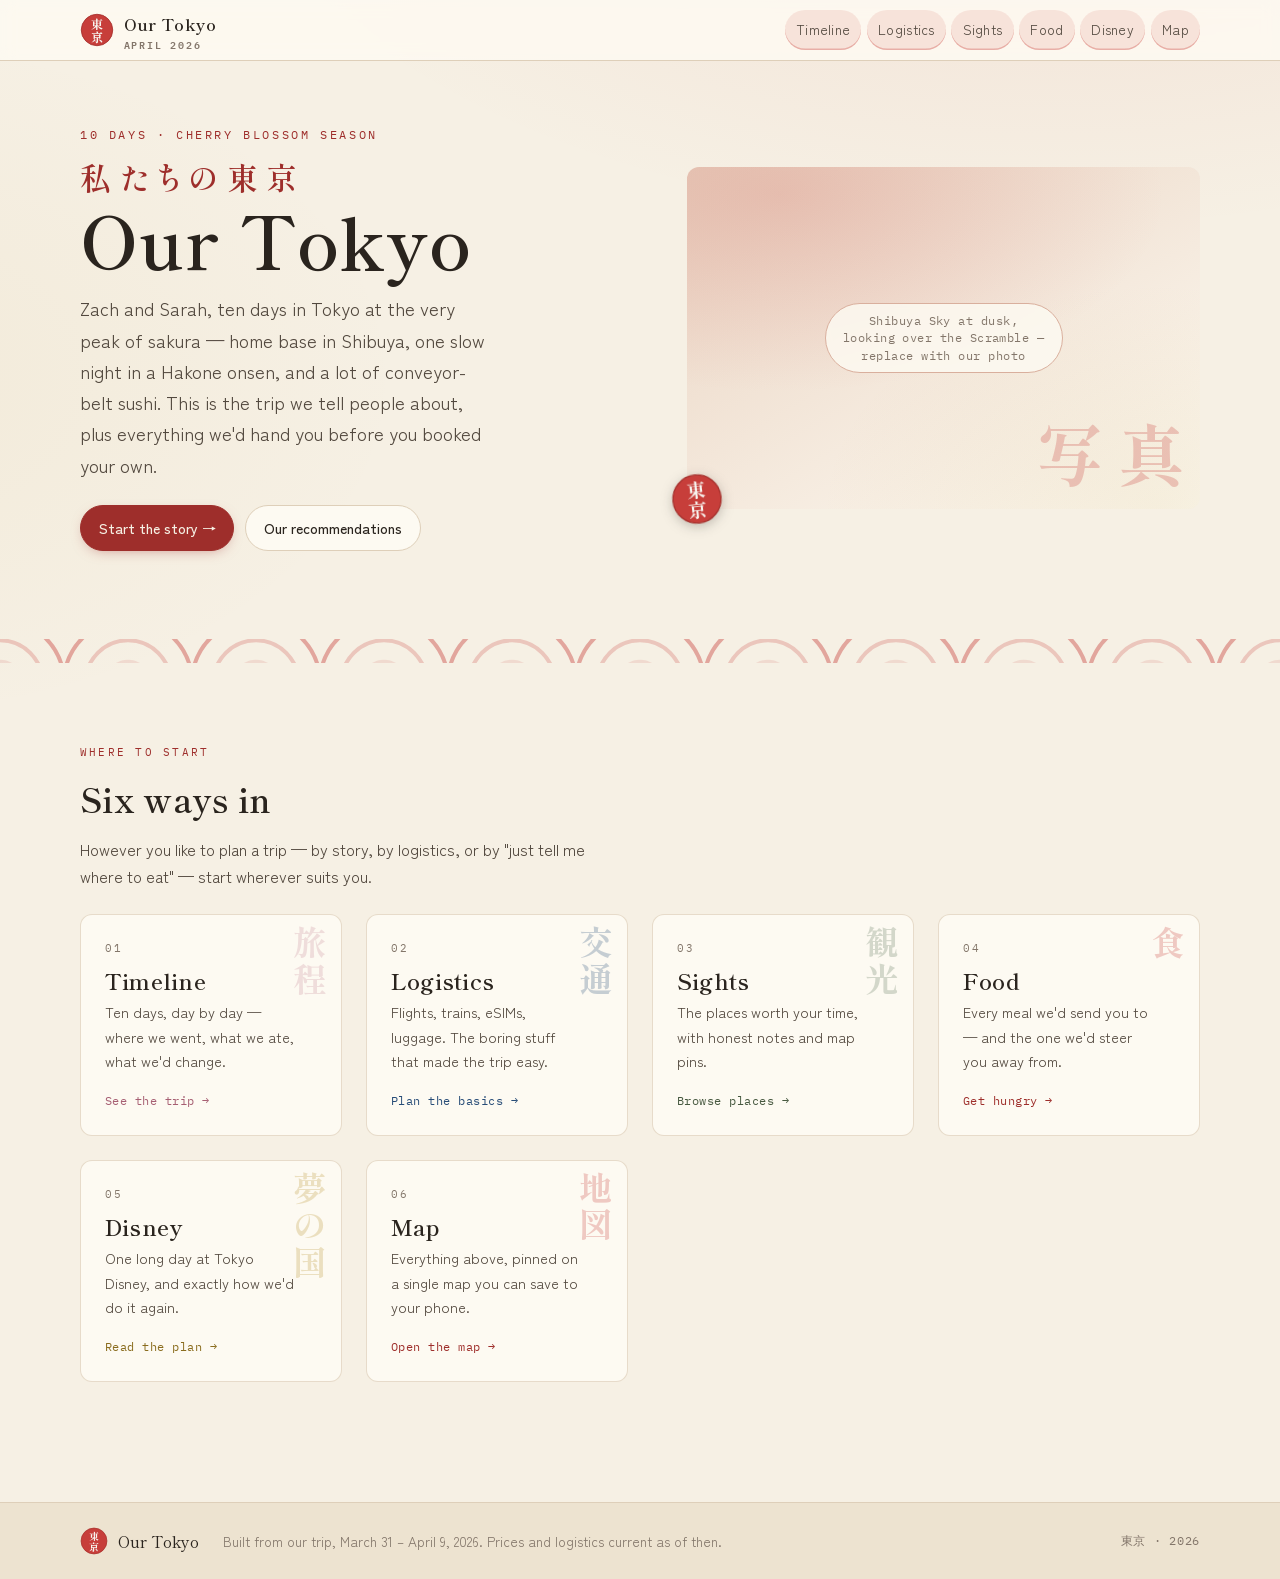
==== index.html @ b7275afd "Initial commit of Our Tokyo static site Co-Authored-By: Claude Sonnet 5 <noreply@anthropic.com>" ====
<!DOCTYPE html>
<html lang="en">
<head>
  <meta charset="utf-8">
  <meta name="viewport" content="width=device-width, initial-scale=1">
  <title>Our Tokyo · April 2026</title>
  <meta name="description" content="Zach and Sarah's ten days in Tokyo during cherry blossom season — a trip story plus honest recommendations for planning your own Japan trip.">
  <meta property="og:type" content="website">
  <meta property="og:title" content="Our Tokyo · April 2026">
  <meta property="og:description" content="Zach and Sarah's ten days in Tokyo during cherry blossom season — a trip story plus honest recommendations for planning your own Japan trip.">
  <meta property="og:url" content="index.html">
  <meta property="og:image" content="img/ui/og.png">
  <meta name="twitter:card" content="summary_large_image">
  <link rel="icon" href="img/ui/favicon.svg" type="image/svg+xml">
  <link rel="preconnect" href="https://fonts.googleapis.com">
  <link rel="preconnect" href="https://fonts.gstatic.com" crossorigin>
  <link rel="stylesheet" href="https://fonts.googleapis.com/css2?family=Shippori+Mincho:wght@500;600;700&family=Zen+Kaku+Gothic+New:wght@400;500;700&family=IBM+Plex+Mono:wght@400;500&display=swap">
  <link rel="stylesheet" href="css/style.css">
</head>
<body class="page-home">
  <a class="skip-link" href="#main">Skip to content</a>
<header class="nav">
  <div class="nav__inner">
    <a class="nav__brand" href="index.html" aria-current="page">
      <span class="hanko"><svg class="hanko-svg" viewBox="0 0 40 40" width="34" height="34" role="img" aria-label="Tokyo — home">
  <circle cx="20" cy="20" r="18.5" fill="#C73E3A"/>
  <circle cx="20" cy="20" r="18.5" fill="none" stroke="#A6302C" stroke-width="1"/>
  <text x="20" y="18.4" text-anchor="middle" fill="#F7F5F0" font-family="var(--font-display)" font-size="14.5" font-weight="700">東</text>
  <text x="20" y="34.2" text-anchor="middle" fill="#F7F5F0" font-family="var(--font-display)" font-size="14.5" font-weight="700">京</text>
</svg></span>
      <span>Our Tokyo<small>April 2026</small></span>
    </a>
    <span class="nav__spacer"></span>
    <button class="nav__toggle" type="button" aria-label="Menu" aria-expanded="false" aria-controls="nav-links">
      <svg viewBox="0 0 24 24" fill="none" stroke-width="2" stroke-linecap="round"><path d="M4 7h16M4 12h16M4 17h16"/></svg>
    </button>
    <nav aria-label="Primary">
      <ul class="nav__links" id="nav-links">
      <li><a href="timeline.html">Timeline</a></li>
      <li><a href="logistics.html">Logistics</a></li>
      <li><a href="sights.html">Sights</a></li>
      <li><a href="food.html">Food</a></li>
      <li><a href="disney.html">Disney</a></li>
      <li><a href="map.html">Map</a></li>
      </ul>
    </nav>
  </div>
</header>
  <main id="main">
  <section class="hero wrap">
    <div class="hero__grid">
      <div class="hero__text reveal">
        <p class="hero__kicker">10 days · cherry blossom season</p>
        <h1><span class="jp">私たちの東京</span>Our Tokyo</h1>
        <p class="hero__lede">Zach and Sarah, ten days in Tokyo at the very peak of sakura — home base in Shibuya, one slow night in a Hakone onsen, and a lot of conveyor-belt sushi. This is the trip we tell people about, plus everything we'd hand you before you booked your own.</p>
        <div class="hero__cta">
          <a class="btn" href="timeline.html">Start the story →</a>
          <a class="btn btn--ghost" href="sights.html">Our recommendations</a>
        </div>
      </div>
      <div class="hero__media reveal">
        <div class="ph ph--3x2"><span class="ph__label">Shibuya Sky at dusk, looking over the Scramble — replace with our photo</span></div>
        <span class="hanko"><svg class="hanko-svg" viewBox="0 0 40 40" width="52" height="52" role="img" aria-label="Tokyo — home">
  <circle cx="20" cy="20" r="18.5" fill="#C73E3A"/>
  <circle cx="20" cy="20" r="18.5" fill="none" stroke="#A6302C" stroke-width="1"/>
  <text x="20" y="18.4" text-anchor="middle" fill="#F7F5F0" font-family="var(--font-display)" font-size="14.5" font-weight="700">東</text>
  <text x="20" y="34.2" text-anchor="middle" fill="#F7F5F0" font-family="var(--font-display)" font-size="14.5" font-weight="700">京</text>
</svg></span>
      </div>
    </div>
  </section>

  <div class="wave" aria-hidden="true">
  <svg viewBox="0 0 480 24" preserveAspectRatio="xMidYMid slice">
    <path class="w1" d="M-24,24 A24,24 0 0 1 24,24 M24,24 A24,24 0 0 1 72,24 M72,24 A24,24 0 0 1 120,24 M120,24 A24,24 0 0 1 168,24 M168,24 A24,24 0 0 1 216,24 M216,24 A24,24 0 0 1 264,24 M264,24 A24,24 0 0 1 312,24 M312,24 A24,24 0 0 1 360,24 M360,24 A24,24 0 0 1 408,24 M408,24 A24,24 0 0 1 456,24 M456,24 A24,24 0 0 1 504,24"/>
    <path class="w2" d="M-16,24 A16,16 0 0 1 16,24 M32,24 A16,16 0 0 1 64,24 M80,24 A16,16 0 0 1 112,24 M128,24 A16,16 0 0 1 160,24 M176,24 A16,16 0 0 1 208,24 M224,24 A16,16 0 0 1 256,24 M272,24 A16,16 0 0 1 304,24 M320,24 A16,16 0 0 1 352,24 M368,24 A16,16 0 0 1 400,24 M416,24 A16,16 0 0 1 448,24 M464,24 A16,16 0 0 1 496,24"/>
    <path class="w3" d="M-8,24 A8,8 0 0 1 8,24 M40,24 A8,8 0 0 1 56,24 M88,24 A8,8 0 0 1 104,24 M136,24 A8,8 0 0 1 152,24 M184,24 A8,8 0 0 1 200,24 M232,24 A8,8 0 0 1 248,24 M280,24 A8,8 0 0 1 296,24 M328,24 A8,8 0 0 1 344,24 M376,24 A8,8 0 0 1 392,24 M424,24 A8,8 0 0 1 440,24 M472,24 A8,8 0 0 1 488,24"/>
  </svg>
</div>

  <section class="wrap section">
    <p class="kicker">Where to start</p>
    <h2>Six ways in</h2>
    <p class="section__intro">However you like to plan a trip — by story, by logistics, or by "just tell me where to eat" — start wherever suits you.</p>
    <div class="navcards" style="margin-top:1.5rem">
      <a class="navcard reveal" href="timeline.html" data-accent="sakura">
  <span class="navcard__jp" aria-hidden="true">旅程</span>
  <span class="navcard__num">01</span>
  <h3>Timeline</h3>
  <p>Ten days, day by day — where we went, what we ate, what we'd change.</p>
  <span class="navcard__go">See the trip →</span>
</a>
<a class="navcard reveal" href="logistics.html" data-accent="ai">
  <span class="navcard__jp" aria-hidden="true">交通</span>
  <span class="navcard__num">02</span>
  <h3>Logistics</h3>
  <p>Flights, trains, eSIMs, luggage. The boring stuff that made the trip easy.</p>
  <span class="navcard__go">Plan the basics →</span>
</a>
<a class="navcard reveal" href="sights.html" data-accent="matcha">
  <span class="navcard__jp" aria-hidden="true">観光</span>
  <span class="navcard__num">03</span>
  <h3>Sights</h3>
  <p>The places worth your time, with honest notes and map pins.</p>
  <span class="navcard__go">Browse places →</span>
</a>
<a class="navcard reveal" href="food.html" data-accent="shu">
  <span class="navcard__jp" aria-hidden="true">食</span>
  <span class="navcard__num">04</span>
  <h3>Food</h3>
  <p>Every meal we'd send you to — and the one we'd steer you away from.</p>
  <span class="navcard__go">Get hungry →</span>
</a>
<a class="navcard reveal" href="disney.html" data-accent="kin">
  <span class="navcard__jp" aria-hidden="true">夢の国</span>
  <span class="navcard__num">05</span>
  <h3>Disney</h3>
  <p>One long day at Tokyo Disney, and exactly how we'd do it again.</p>
  <span class="navcard__go">Read the plan →</span>
</a>
<a class="navcard reveal" href="map.html" data-accent="shu">
  <span class="navcard__jp" aria-hidden="true">地図</span>
  <span class="navcard__num">06</span>
  <h3>Map</h3>
  <p>Everything above, pinned on a single map you can save to your phone.</p>
  <span class="navcard__go">Open the map →</span>
</a>
    </div>
  </section>
  </main>
<footer class="foot">
  <div class="wrap foot__inner">
    <span class="foot__brand"><span class="hanko"><svg class="hanko-svg" viewBox="0 0 40 40" width="28" height="28" role="img" aria-label="Tokyo — home">
  <circle cx="20" cy="20" r="18.5" fill="#C73E3A"/>
  <circle cx="20" cy="20" r="18.5" fill="none" stroke="#A6302C" stroke-width="1"/>
  <text x="20" y="18.4" text-anchor="middle" fill="#F7F5F0" font-family="var(--font-display)" font-size="14.5" font-weight="700">東</text>
  <text x="20" y="34.2" text-anchor="middle" fill="#F7F5F0" font-family="var(--font-display)" font-size="14.5" font-weight="700">京</text>
</svg></span> Our Tokyo</span>
    <p class="foot__note">Built from our trip, March&nbsp;31&nbsp;&ndash;&nbsp;April&nbsp;9, 2026. Prices and logistics current as of then.</p>
    <span class="foot__stamp">東京 · 2026</span>
  </div>
</footer>
  <script src="js/main.js"></script>
</body>
</html>
---- css/style.css ----
/* =========================================================================
   Our Tokyo — April 2026
   One stylesheet, one JS file. Each page sets a single --accent at <body>.
   Everything else is shared for cohesion.
   ========================================================================= */

/* ---- Fonts -------------------------------------------------------------- */
/* Display: Shippori Mincho · Body: Zen Kaku Gothic New · Data: IBM Plex Mono */

/* ---- Tokens ------------------------------------------------------------- */
:root {
  --ink:        #2A241E;
  --ink-soft:   #52483E;
  --ink-mute:   #83766A;
  --washi:      #F6F0E4;   /* warm cream */
  --washi-deep: #EDE3D0;   /* deeper cream */
  --paper:      #FDFAF2;   /* warm near-white for cards */
  --line:       #DECFB9;   /* warm tan */

  --shu:    #C73E3A;   /* vermillion — hanko, primary */
  --ai:     #274C77;   /* indigo — logistics */
  --sakura: #C98A9C;   /* muted blossom — timeline */
  --matcha: #5C7457;   /* moss — sights */
  --kin:    #B8912F;   /* muted gold — disney */

  /* Default accent; per-page overrides below */
  --accent: var(--shu);
  /* A darker sibling of the accent for small text that needs AA contrast.
     Overridden per page alongside --accent. */
  --accent-ink: #9E2E2B;

  --font-display: "Shippori Mincho", "Hiragino Mincho ProN", "Yu Mincho", serif;
  --font-body: "Zen Kaku Gothic New", "Hiragino Sans", "Helvetica Neue", Arial, sans-serif;
  --font-mono: "IBM Plex Mono", ui-monospace, "SFMono-Regular", Menlo, monospace;

  --measure: 68ch;
  --nav-h: 60px;

  --space-1: 0.5rem;
  --space-2: 1rem;
  --space-3: 1.5rem;
  --space-4: 2.5rem;
  --space-5: 4rem;
  --space-6: 6rem;

  --radius: 12px;
  --radius-sm: 7px;
  --shadow: 0 1px 2px rgba(96, 72, 42, 0.06),
            0 10px 28px -14px rgba(96, 72, 42, 0.22);
  --shadow-lift: 0 2px 4px rgba(96, 72, 42, 0.07),
                 0 20px 44px -18px rgba(96, 72, 42, 0.32);
}

body.page-home     { --accent: var(--shu);    --accent-ink: #9E2E2B; }
body.page-timeline { --accent: var(--sakura); --accent-ink: #A65E72; }
body.page-logistics{ --accent: var(--ai);     --accent-ink: #274C77; }
body.page-sights   { --accent: var(--matcha); --accent-ink: #46583F; }
body.page-food     { --accent: var(--shu);    --accent-ink: #9E2E2B; }
body.page-disney   { --accent: var(--kin);    --accent-ink: #8A6C1E; }
body.page-map      { --accent: var(--shu);    --accent-ink: #9E2E2B; }

/* ---- Reset / base ------------------------------------------------------- */
*, *::before, *::after { box-sizing: border-box; }
html { -webkit-text-size-adjust: 100%; scroll-behavior: smooth; }
@media (prefers-reduced-motion: reduce) { html { scroll-behavior: auto; } }

body {
  margin: 0;
  background: var(--washi);
  color: var(--ink);
  font-family: var(--font-body);
  font-size: 1rem;
  line-height: 1.7;
  font-feature-settings: "palt" 1;
  text-rendering: optimizeLegibility;
  -webkit-font-smoothing: antialiased;
}

h1, h2, h3, h4 {
  font-family: var(--font-display);
  font-weight: 600;
  line-height: 1.25;
  letter-spacing: 0.01em;
  margin: 0 0 var(--space-2);
}
p { margin: 0 0 var(--space-2); }
a { color: var(--accent-ink); text-decoration-thickness: 1px; text-underline-offset: 3px; }
a:hover { text-decoration-color: var(--accent); }

img { max-width: 100%; display: block; }

:focus-visible {
  outline: 2px solid var(--accent);
  outline-offset: 3px;
  border-radius: 2px;
}

.mono { font-family: var(--font-mono); font-variant-ligatures: none; }

.wrap { width: min(100% - 2.5rem, 1120px); margin-inline: auto; }
.wrap-narrow { width: min(100% - 2.5rem, 760px); margin-inline: auto; }

.skip-link {
  position: absolute; left: -999px; top: 0; z-index: 200;
  background: var(--ink); color: var(--washi);
  padding: 0.6rem 1rem; border-radius: 0 0 var(--radius) 0;
}
.skip-link:focus { left: 0; }

/* ---- Hanko mark --------------------------------------------------------- */
.hanko { display: inline-block; line-height: 0; }
.hanko svg { display: block; }

/* ---- Navigation --------------------------------------------------------- */
.nav {
  position: sticky; top: 0; z-index: 100;
  background: color-mix(in srgb, var(--washi) 88%, transparent);
  backdrop-filter: saturate(1.4) blur(8px);
  -webkit-backdrop-filter: saturate(1.4) blur(8px);
  border-bottom: 1px solid var(--line);
}
.nav__inner {
  width: min(100% - 2.5rem, 1120px); margin-inline: auto;
  min-height: var(--nav-h);
  display: flex; align-items: center; gap: var(--space-2);
}
.nav__brand {
  display: inline-flex; align-items: center; gap: 0.6rem;
  text-decoration: none; color: var(--ink);
  font-family: var(--font-display); font-weight: 600; font-size: 1.05rem;
  letter-spacing: 0.02em; white-space: nowrap;
}
.nav__brand:hover { text-decoration: none; }
.nav__brand small {
  font-family: var(--font-mono); font-size: 0.62rem; letter-spacing: 0.18em;
  text-transform: uppercase; color: var(--ink-mute); display: block; line-height: 1;
  margin-top: 2px;
}
.nav__spacer { flex: 1; }
.nav__links { display: flex; align-items: center; gap: 0.35rem; list-style: none; margin: 0; padding: 0; }
.nav__links a {
  display: inline-block; text-decoration: none; color: var(--ink-soft);
  font-size: 0.86rem; letter-spacing: 0.02em; padding: 0.5rem 0.7rem;
  border-radius: var(--radius); position: relative;
}
.nav__links a:hover { color: var(--ink); background: var(--washi-deep); }
.nav__links a[aria-current="page"] { color: var(--ink); }
.nav__links a[aria-current="page"]::after {
  content: ""; position: absolute; left: 0.7rem; right: 0.7rem; bottom: 0.28rem;
  height: 2px; background: var(--accent); border-radius: 2px;
}
.nav__toggle {
  display: none; border: 1px solid var(--line); background: var(--washi);
  width: 42px; height: 38px; border-radius: var(--radius); cursor: pointer;
  align-items: center; justify-content: center;
}
.nav__toggle svg { width: 20px; height: 20px; stroke: var(--ink); }

@media (max-width: 720px) {
  .nav__toggle { display: inline-flex; }
  .nav__links {
    position: absolute; left: 0; right: 0; top: 100%;
    flex-direction: column; align-items: stretch; gap: 0;
    background: var(--washi); border-bottom: 1px solid var(--line);
    box-shadow: var(--shadow); padding: 0.4rem 1.25rem 0.9rem;
    display: none;
  }
  .nav__links.is-open { display: flex; }
  .nav__links a { padding: 0.75rem 0.5rem; font-size: 0.98rem; border-bottom: 1px solid var(--line); }
  .nav__links li:last-child a { border-bottom: 0; }
  .nav__links a[aria-current="page"]::after { left: 0.5rem; right: auto; width: 18px; bottom: 0.55rem; }
}

/* ---- Page header (vertical kanji + English title) ---------------------- */
.phead { padding: var(--space-5) 0 var(--space-3); }
.phead__inner { display: flex; align-items: flex-start; gap: var(--space-3); }
.phead__kanji {
  writing-mode: vertical-rl; text-orientation: upright;
  font-family: var(--font-display); font-weight: 600;
  font-size: clamp(1.5rem, 1rem + 2.2vw, 2.4rem);
  letter-spacing: 0.14em; color: var(--accent);
  line-height: 1; user-select: none; flex: none; padding-top: 0.35rem;
}
.phead__text { flex: 1; min-width: 0; }
.eyebrow {
  font-family: var(--font-mono); font-size: 0.7rem; letter-spacing: 0.22em;
  text-transform: uppercase; color: var(--ink-mute); margin: 0 0 0.5rem;
}
.phead h1 { font-size: clamp(2rem, 1.4rem + 3vw, 3.2rem); margin-bottom: 0.6rem; }
.phead__lede { max-width: var(--measure); color: var(--ink-soft); font-size: 1.08rem; margin: 0; }

/* ---- Seigaiha wave divider ---------------------------------------------
   Self-contained inline SVG per divider; inherits --accent, no shared IDs.
   Use: <div class="wave" aria-hidden="true"> ...svg... </div>            */
.wave { margin: var(--space-5) 0; line-height: 0; }
.wave svg { display: block; width: 100%; height: 24px; color: var(--accent); }
.wave svg path { fill: none; stroke: currentColor; stroke-width: 1.5; opacity: 0.42; }
.wave svg path.w2 { opacity: 0.24; }
.wave svg path.w3 { opacity: 0.12; }

/* ---- Buttons / pills ---------------------------------------------------- */
.btn {
  display: inline-flex; align-items: center; gap: 0.5rem;
  font-family: var(--font-body); font-size: 0.9rem; font-weight: 500;
  text-decoration: none; cursor: pointer;
  padding: 0.6rem 1.1rem; border-radius: 999px;
  border: 1px solid var(--ink); color: var(--washi); background: var(--ink);
  transition: transform 0.15s ease, background 0.15s ease;
}
.btn:hover { text-decoration: none; transform: translateY(-1px); }
.btn--ghost { background: transparent; color: var(--ink); border-color: var(--line); }
.btn--ghost:hover { border-color: var(--ink); background: var(--washi-deep); }

/* Link pills used in card link rows */
.pill-row { display: flex; flex-wrap: wrap; gap: 0.4rem; margin-top: auto; padding-top: var(--space-2); }
.pill {
  display: inline-flex; align-items: center; gap: 0.38rem;
  font-size: 0.78rem; letter-spacing: 0.01em; text-decoration: none;
  color: var(--ink-soft); background: var(--washi);
  border: 1px solid var(--line); border-radius: 999px;
  padding: 0.32rem 0.66rem; line-height: 1;
}
.pill svg { width: 13px; height: 13px; flex: none; }
.pill:hover { border-color: var(--accent); color: var(--ink); background: var(--washi-deep); }
.pill--map:hover  { color: var(--accent-ink); }

/* ---- Placeholder photo blocks (no photos in hand yet) ------------------- */
.ph {
  position: relative; width: 100%;
  background:
    repeating-linear-gradient(-45deg,
      transparent 0 11px,
      color-mix(in srgb, var(--accent) 8%, transparent) 11px 12px),
    var(--washi-deep);
  border: 1px dashed color-mix(in srgb, var(--accent) 45%, var(--line));
  border-radius: var(--radius);
  display: grid; place-items: center; text-align: center;
  color: var(--ink-mute); overflow: hidden;
}
.ph::before {
  content: "写真"; position: absolute; top: 8px; left: 10px;
  font-family: var(--font-display); font-size: 0.8rem; color: color-mix(in srgb, var(--accent) 65%, var(--ink-mute));
  letter-spacing: 0.1em;
}
.ph__label {
  font-family: var(--font-mono); font-size: 0.72rem; letter-spacing: 0.04em;
  line-height: 1.5; padding: 1.2rem 1rem; max-width: 30ch;
}
.ph--16x9 { aspect-ratio: 16 / 9; }
.ph--4x3  { aspect-ratio: 4 / 3; }
.ph--3x2  { aspect-ratio: 3 / 2; }
.ph--1x1  { aspect-ratio: 1 / 1; }
.ph--wide { aspect-ratio: 21 / 9; }

/* ---- Recommendation card ----------------------------------------------- */
.cards {
  display: grid; gap: var(--space-3);
  grid-template-columns: repeat(auto-fill, minmax(280px, 1fr));
}
.card {
  display: flex; flex-direction: column;
  background: var(--washi-deep);
  border: 1px solid var(--line); border-radius: var(--radius);
  overflow: hidden; box-shadow: var(--shadow);
  transition: transform 0.2s ease, box-shadow 0.2s ease;
}
.card:hover { transform: translateY(-3px); box-shadow: var(--shadow-lift); }
.card__media { position: relative; }
.card__media .ph { border: 0; border-radius: 0; border-bottom: 1px solid var(--line); }
.card__badge {
  position: absolute; top: 10px; right: 10px; z-index: 2;
  filter: drop-shadow(0 2px 3px rgba(31,27,24,0.25));
}
.card__body { display: flex; flex-direction: column; flex: 1; padding: var(--space-2) var(--space-2) var(--space-2); }
.card__tag {
  font-family: var(--font-mono); font-size: 0.66rem; letter-spacing: 0.16em;
  text-transform: uppercase; color: var(--accent-ink); margin-bottom: 0.3rem;
}
.card__title { font-size: 1.2rem; margin: 0 0 0.4rem; display: flex; align-items: baseline; gap: 0.4rem; flex-wrap: wrap; }
.card__title .star { color: var(--shu); font-size: 0.9em; }
.card__blurb { color: var(--ink-soft); font-size: 0.92rem; margin: 0 0 0.4rem; }
.card__verdict {
  margin-top: 0.5rem; padding-top: 0.6rem; border-top: 1px dashed var(--line);
  font-size: 0.82rem; color: var(--ink-mute); font-style: italic;
}
.card--muted { opacity: 0.92; }
.card--muted .card__media .ph { filter: grayscale(0.6); }
.card--wide { grid-column: 1 / -1; }
.card--wide .card__inner { display: grid; grid-template-columns: 1.1fr 1fr; }
.card--wide .card__media .ph { border-bottom: 0; border-right: 1px solid var(--line); height: 100%; }
@media (max-width: 640px) {
  .card--wide .card__inner { grid-template-columns: 1fr; }
  .card--wide .card__media .ph { border-right: 0; border-bottom: 1px solid var(--line); }
}

/* ---- Filter chips ------------------------------------------------------- */
.filters { display: flex; flex-wrap: wrap; gap: 0.5rem; margin: 0 0 var(--space-3); }
.chip {
  font-family: var(--font-body); font-size: 0.82rem; letter-spacing: 0.02em;
  cursor: pointer; padding: 0.4rem 0.85rem; border-radius: 999px;
  border: 1px solid var(--line); background: var(--washi); color: var(--ink-soft);
  transition: background 0.15s ease, color 0.15s ease, border-color 0.15s ease;
}
.chip:hover { border-color: var(--accent); }
.chip[aria-pressed="true"] { background: var(--accent); border-color: var(--accent); color: var(--washi); }
.filters-note { font-size: 0.8rem; color: var(--ink-mute); margin: -0.5rem 0 var(--space-3); }
.card.is-hidden { display: none; }

/* ---- Tip callout -------------------------------------------------------- */
.tip {
  position: relative; margin: var(--space-3) 0;
  background: color-mix(in srgb, var(--accent) 6%, var(--washi));
  border: 1px solid color-mix(in srgb, var(--accent) 30%, var(--line));
  border-left: 3px solid var(--accent);
  border-radius: var(--radius); padding: var(--space-2) var(--space-3);
}
.tip__label {
  display: inline-flex; align-items: baseline; gap: 0.5rem;
  font-family: var(--font-display); font-weight: 600; color: var(--accent-ink);
  font-size: 0.95rem; margin-bottom: 0.35rem;
}
.tip__label span { font-family: var(--font-mono); font-size: 0.66rem; letter-spacing: 0.16em; text-transform: uppercase; color: var(--ink-mute); }
.tip p:last-child { margin-bottom: 0; }

/* ---- Data list (logistics rows) ---------------------------------------- */
.data-row {
  display: flex; flex-wrap: wrap; gap: 0.4rem 0.75rem; align-items: baseline;
  font-family: var(--font-mono); font-size: 0.85rem;
  padding: 0.55rem 0; border-bottom: 1px solid var(--line);
}
.data-row:last-child { border-bottom: 0; }
.data-row .k { color: var(--ink-mute); min-width: 6.5rem; }
.data-row .v { color: var(--ink); }

/* ---- Section scaffolding ------------------------------------------------ */
.section { padding: var(--space-2) 0 var(--space-3); }
.section > h2 { font-size: clamp(1.5rem, 1.1rem + 1.6vw, 2.1rem); }
.section__intro { max-width: var(--measure); color: var(--ink-soft); }
.lead { font-size: 1.12rem; color: var(--ink-soft); max-width: var(--measure); }
.kicker { font-family: var(--font-mono); font-size: 0.7rem; letter-spacing: 0.2em; text-transform: uppercase; color: var(--accent-ink); }

/* ---- Embeds ------------------------------------------------------------- */
.embed { position: relative; aspect-ratio: 16 / 9; border-radius: var(--radius); overflow: hidden; border: 1px solid var(--line); box-shadow: var(--shadow); }
.embed iframe { position: absolute; inset: 0; width: 100%; height: 100%; border: 0; }
.embed--map { aspect-ratio: 4 / 3; }
.embed-cap { font-size: 0.8rem; color: var(--ink-mute); margin-top: 0.5rem; }

/* ---- Scroll-reveal ------------------------------------------------------ */
.reveal { opacity: 0; transform: translateY(14px); }
.reveal.is-in { opacity: 1; transform: none; transition: opacity 0.4s ease, transform 0.4s ease; }
@media (prefers-reduced-motion: reduce) {
  .reveal { opacity: 1; transform: none; }
  .reveal.is-in { transition: none; }
  .card:hover { transform: none; }
}

/* ---- Footer ------------------------------------------------------------- */
.foot {
  margin-top: var(--space-6); border-top: 1px solid var(--line);
  background: var(--washi-deep);
}
.foot__inner { display: flex; flex-wrap: wrap; align-items: center; gap: var(--space-2) var(--space-3); padding: var(--space-3) 0; }
.foot__brand { display: inline-flex; align-items: center; gap: 0.6rem; font-family: var(--font-display); }
.foot__note { color: var(--ink-mute); font-size: 0.85rem; margin: 0; }
.foot__stamp { margin-left: auto; font-family: var(--font-mono); font-size: 0.72rem; letter-spacing: 0.06em; color: var(--ink-mute); }

/* =========================================================================
   Page-specific components (still one shared sheet)
   ========================================================================= */

/* ---- Home hero ---------------------------------------------------------- */
.hero { padding: var(--space-5) 0 var(--space-3); }
.hero__grid { display: grid; grid-template-columns: 1.05fr 0.95fr; gap: var(--space-4); align-items: center; }
.hero__kicker { font-family: var(--font-mono); font-size: 0.74rem; letter-spacing: 0.22em; text-transform: uppercase; color: var(--accent-ink); margin: 0 0 var(--space-2); }
.hero h1 { font-size: clamp(2.6rem, 1.6rem + 5vw, 4.6rem); line-height: 1.05; margin: 0 0 var(--space-2); }
.hero h1 .jp { display: block; font-size: 0.42em; color: var(--accent-ink); letter-spacing: 0.28em; margin-bottom: 0.4rem; font-weight: 600; }
.hero__lede { font-size: 1.15rem; color: var(--ink-soft); max-width: 46ch; margin: 0 0 var(--space-3); }
.hero__cta { display: flex; flex-wrap: wrap; gap: 0.7rem; }
.hero__media { position: relative; }
.hero__media .hanko { position: absolute; bottom: -14px; left: -14px; z-index: 2; filter: drop-shadow(0 3px 6px rgba(31,27,24,0.25)); }
@media (max-width: 780px) {
  .hero__grid { grid-template-columns: 1fr; gap: var(--space-3); }
  .hero__media { order: -1; }
}

/* Section cards on Home */
.navcards { display: grid; gap: var(--space-3); grid-template-columns: repeat(auto-fill, minmax(240px, 1fr)); }
.navcard {
  display: flex; flex-direction: column; text-decoration: none; color: var(--ink);
  background: var(--washi-deep); border: 1px solid var(--line); border-radius: var(--radius);
  padding: var(--space-3); min-height: 168px; position: relative; overflow: hidden;
  transition: transform 0.2s ease, box-shadow 0.2s ease, border-color 0.2s ease;
}
.navcard:hover { transform: translateY(-3px); box-shadow: var(--shadow-lift); border-color: var(--accent); text-decoration: none; }
.navcard__jp {
  position: absolute; top: 0.6rem; right: 0.9rem;
  writing-mode: vertical-rl; text-orientation: upright;
  font-family: var(--font-display); font-weight: 700; font-size: 2.1rem;
  letter-spacing: 0.1em; line-height: 1;
}
.navcard__num { font-family: var(--font-mono); font-size: 0.7rem; letter-spacing: 0.14em; color: var(--ink-mute); }
.navcard h3 { font-size: 1.4rem; margin: 0.5rem 0 0.4rem; }
.navcard p { font-size: 0.9rem; color: var(--ink-soft); margin: 0; max-width: 24ch; }
.navcard__go { margin-top: auto; padding-top: var(--space-2); font-family: var(--font-mono); font-size: 0.78rem; color: var(--accent-ink); letter-spacing: 0.04em; }
/* per-card accent on home */
.navcard[data-accent="sakura"]{ --accent: var(--sakura); --accent-ink:#A65E72; }
.navcard[data-accent="ai"]    { --accent: var(--ai);     --accent-ink:#274C77; }
.navcard[data-accent="matcha"]{ --accent: var(--matcha); --accent-ink:#46583F; }
.navcard[data-accent="shu"]   { --accent: var(--shu);    --accent-ink:#9E2E2B; }
.navcard[data-accent="kin"]   { --accent: var(--kin);    --accent-ink:#8A6C1E; }
.navcard__jp { color: color-mix(in srgb, var(--accent) 26%, transparent); }

/* ---- Timeline ----------------------------------------------------------- */
.timeline { position: relative; margin-top: var(--space-3); padding-left: 2.25rem; }
.timeline::before {
  content: ""; position: absolute; left: 9px; top: 6px; bottom: 6px; width: 2px;
  background: linear-gradient(var(--accent), color-mix(in srgb, var(--accent) 20%, transparent));
  border-radius: 2px;
}
.tl-day { position: relative; margin-bottom: var(--space-3); }
.tl-day::before {
  content: ""; position: absolute; left: -2.25rem; top: 0.55rem;
  width: 12px; height: 12px; margin-left: 4px; border-radius: 50%;
  background: var(--washi); border: 2.5px solid var(--accent);
  box-shadow: 0 0 0 4px var(--washi);
}
.tl-day details { border: 1px solid var(--line); border-radius: var(--radius); background: var(--washi-deep); overflow: hidden; }
.tl-day summary {
  list-style: none; cursor: pointer; padding: var(--space-2) var(--space-3);
  display: flex; align-items: baseline; flex-wrap: wrap; gap: 0.5rem 0.9rem;
}
.tl-day summary::-webkit-details-marker { display: none; }
.tl-day summary:hover { background: color-mix(in srgb, var(--accent) 6%, var(--washi-deep)); }
.tl-daynum { font-family: var(--font-display); font-weight: 700; font-size: 1.15rem; color: var(--accent-ink); }
.tl-date { font-family: var(--font-mono); font-size: 0.8rem; color: var(--ink-mute); }
.tl-ttl { font-family: var(--font-display); font-weight: 600; font-size: 1.1rem; flex: 1; min-width: 8rem; }
.tl-mood {
  font-family: var(--font-mono); font-size: 0.66rem; letter-spacing: 0.1em; text-transform: uppercase;
  padding: 0.2rem 0.55rem; border-radius: 999px; background: color-mix(in srgb, var(--accent) 14%, var(--washi));
  border: 1px solid color-mix(in srgb, var(--accent) 30%, var(--line)); color: var(--accent-ink); white-space: nowrap;
}
.tl-caret { margin-left: auto; color: var(--ink-mute); transition: transform 0.2s ease; }
details[open] .tl-caret { transform: rotate(90deg); }
.tl-body { padding: 0 var(--space-3) var(--space-3); border-top: 1px solid var(--line); }
.tl-body p:first-child { margin-top: var(--space-2); }
.tl-body p { max-width: var(--measure); }
.tl-photos { display: grid; gap: var(--space-2); grid-template-columns: repeat(auto-fit, minmax(180px, 1fr)); margin: var(--space-2) 0; }
.tl-refs { display: flex; flex-wrap: wrap; gap: 0.4rem; margin-top: var(--space-2); }
.ref-pill {
  display: inline-flex; align-items: center; gap: 0.35rem; text-decoration: none;
  font-size: 0.78rem; color: var(--ink-soft); background: var(--washi);
  border: 1px solid var(--line); border-radius: 999px; padding: 0.3rem 0.7rem;
}
.ref-pill::before { content: "→"; color: var(--accent-ink); }
.ref-pill:hover { border-color: var(--accent); color: var(--ink); }

/* ---- Prose blocks (logistics / disney) --------------------------------- */
.prose { max-width: var(--measure); }
.prose h3 { font-size: 1.35rem; margin-top: var(--space-3); }
.prose ul { padding-left: 1.2rem; margin: 0 0 var(--space-2); }
.prose li { margin-bottom: 0.4rem; }
.grid-2 { display: grid; gap: var(--space-4); grid-template-columns: 1fr 1fr; align-items: start; }
@media (max-width: 760px) { .grid-2 { grid-template-columns: 1fr; gap: var(--space-3); } }

.subhead { display: flex; align-items: baseline; gap: 0.7rem; margin: var(--space-4) 0 var(--space-2); flex-wrap: wrap; }
.subhead .jp { font-family: var(--font-display); font-weight: 700; color: color-mix(in srgb, var(--accent) 80%, var(--ink)); font-size: 1.5rem; }
.subhead h2 { margin: 0; font-size: clamp(1.4rem, 1.1rem + 1.2vw, 1.9rem); }

.note-card {
  border: 1px dashed color-mix(in srgb, var(--accent) 40%, var(--line));
  border-radius: var(--radius); padding: var(--space-2) var(--space-3);
  background: color-mix(in srgb, var(--accent) 4%, var(--washi));
}
.note-card h4 { font-size: 1.05rem; margin: 0 0 0.3rem; }
.note-card p { margin: 0; font-size: 0.9rem; color: var(--ink-soft); }

.stepcount { font-family: var(--font-mono); color: var(--accent-ink); font-size: 0.85rem; letter-spacing: 0.1em; }

.verdict-banner {
  background: color-mix(in srgb, var(--accent) 10%, var(--washi));
  border: 1px solid color-mix(in srgb, var(--accent) 32%, var(--line));
  border-radius: var(--radius); padding: var(--space-3);
  display: grid; grid-template-columns: auto 1fr; gap: var(--space-3); align-items: center;
}
.verdict-banner .big { font-family: var(--font-display); font-weight: 700; font-size: clamp(1.6rem,1.2rem+1.4vw,2.1rem); color: var(--accent-ink); line-height: 1.1; }
@media (max-width: 560px){ .verdict-banner{ grid-template-columns: 1fr; } }

/* =========================================================================
   Warmth layer — softer, more inviting surface treatment.
   Overrides the base components above; keep this block last.
   ========================================================================= */

/* Each page gets a soft glow of its own accent bleeding in from the top,
   plus a faint golden wash — the page no longer sits on one flat field. */
body {
  background:
    radial-gradient(1200px 620px at 82% -200px,
      color-mix(in srgb, var(--accent) 10%, transparent), transparent 70%),
    radial-gradient(900px 560px at -12% 24%,
      color-mix(in srgb, var(--kin) 6%, transparent), transparent 62%),
    var(--washi);
}

/* Nav and footer sit on warm paper, not translucent gray */
.nav { background: color-mix(in srgb, var(--paper) 88%, transparent); }
.foot { background: var(--washi-deep); }

/* Primary button carries the page accent instead of near-black ink */
.btn {
  background: var(--accent-ink);
  border-color: var(--accent-ink);
  box-shadow: 0 4px 14px -6px color-mix(in srgb, var(--accent-ink) 55%, transparent);
}
.btn:hover { filter: brightness(1.08); }
.btn--ghost { background: var(--paper); color: var(--ink); border-color: var(--line); box-shadow: none; }
.btn--ghost:hover { filter: none; border-color: var(--accent); }

/* Cards live on warm near-white paper with soft corners */
.card, .navcard, .tl-day details {
  background: var(--paper);
  border-color: color-mix(in srgb, var(--line) 70%, transparent);
}
.note-card {
  border-style: solid;
  background: color-mix(in srgb, var(--accent) 5%, var(--paper));
  border-radius: var(--radius);
}
.tip { border-radius: var(--radius-sm); background: color-mix(in srgb, var(--accent) 7%, var(--paper)); }
.chip { background: var(--paper); }
.pill { background: var(--paper); }
.ref-pill { background: var(--paper); }
.embed { border-radius: var(--radius); }

/* Vertical kanji becomes a tanzaku — a hanging paper tag with a soft
   accent tint — instead of bare floating characters. */
.phead__kanji {
  background: color-mix(in srgb, var(--accent) 11%, var(--paper));
  border: 1px solid color-mix(in srgb, var(--accent) 30%, var(--line));
  border-radius: var(--radius-sm);
  padding: 0.9rem 0.5rem 1rem;
  box-shadow: var(--shadow);
  color: var(--accent-ink);
}

/* ---- Placeholder blocks: from "dashed TODO box" to soft art panel ------ */
.ph {
  border: 0;
  border-radius: var(--radius);
  background:
    radial-gradient(130% 100% at 18% 8%,
      color-mix(in srgb, var(--accent) 18%, transparent), transparent 58%),
    radial-gradient(120% 120% at 92% 100%,
      color-mix(in srgb, var(--kin) 10%, transparent), transparent 55%),
    linear-gradient(150deg,
      color-mix(in srgb, var(--accent) 9%, var(--washi-deep)),
      var(--paper));
}
.ph::before {
  content: "写真";
  position: absolute; inset: 0;
  display: grid; place-items: center;
  font-family: var(--font-display); font-weight: 700;
  font-size: clamp(2.6rem, 22cqw, 4.2rem);
  letter-spacing: 0.22em; text-indent: 0.22em;
  color: color-mix(in srgb, var(--accent) 26%, transparent);
  top: auto; left: auto; /* neutralize the old corner positioning */
}
.ph { container-type: inline-size; }
.ph__label {
  position: relative; z-index: 1;
  background: color-mix(in srgb, var(--paper) 82%, transparent);
  -webkit-backdrop-filter: blur(3px); backdrop-filter: blur(3px);
  border: 1px solid color-mix(in srgb, var(--accent) 22%, var(--line));
  border-radius: 999px;
  padding: 0.5rem 1rem;
  max-width: 34ch;
}
/* Inside card media, square off the panel so it meets the card edges */
.card__media .ph { border-radius: 0; border-bottom: 1px solid color-mix(in srgb, var(--line) 70%, transparent); }
.card--wide .card__media .ph { border-bottom: 0; border-right: 1px solid color-mix(in srgb, var(--line) 70%, transparent); }
@media (max-width: 640px) {
  .card--wide .card__media .ph { border-right: 0; border-bottom: 1px solid color-mix(in srgb, var(--line) 70%, transparent); }
}

/* Timeline summary rows feel plusher */
.tl-day summary { padding: 1.1rem 1.5rem; }
.tl-day summary:hover { background: color-mix(in srgb, var(--accent) 7%, var(--paper)); }

/* Verdict banner richer */
.verdict-banner {
  background:
    radial-gradient(120% 160% at 0% 0%,
      color-mix(in srgb, var(--accent) 16%, transparent), transparent 60%),
    color-mix(in srgb, var(--accent) 8%, var(--paper));
  border-radius: var(--radius);
}

/* Hero hanko gets a touch more presence */
.hero__media .hanko { bottom: -16px; left: -16px; transform: rotate(-6deg); }

/* =========================================================================
   Link warmth layer — no more bare underlined text anywhere interactive.
   ========================================================================= */

/* Inline prose links become soft tinted chips instead of underlined text */
p a:not(.btn), li a, .card__blurb a, .card__verdict a, .embed-cap a, .tip a {
  color: var(--accent-ink);
  text-decoration: none;
  background: color-mix(in srgb, var(--accent) 11%, transparent);
  padding: 0.06em 0.42em 0.14em;
  border-radius: 7px;
  box-shadow: inset 0 -1.5px 0 color-mix(in srgb, var(--accent) 32%, transparent);
  transition: background 0.15s ease;
}
p a:not(.btn):hover, li a:hover, .card__blurb a:hover, .card__verdict a:hover,
.embed-cap a:hover, .tip a:hover {
  background: color-mix(in srgb, var(--accent) 20%, transparent);
  text-decoration: none;
}

/* Nav: active page becomes a soft accent pill, not a hard underline bar */
.nav__links a { border-radius: 999px; }
.nav__links a[aria-current="page"] {
  background: color-mix(in srgb, var(--accent) 13%, transparent);
  color: var(--accent-ink);
}
.nav__links a[aria-current="page"]::after { content: none; }
@media (max-width: 720px) {
  .nav__links a { border-radius: var(--radius-sm); }
}

/* Cross-reference link cards (timeline "see also" rows) */
.linkcards {
  display: grid; gap: 0.6rem;
  grid-template-columns: repeat(auto-fill, minmax(220px, 1fr));
  margin-top: 1.25rem;
}
.linkcard {
  display: flex; align-items: center; gap: 0.7rem;
  text-decoration: none;
  background: var(--paper);
  border: 1px solid color-mix(in srgb, var(--line) 70%, transparent);
  border-radius: var(--radius-sm);
  padding: 0.6rem 0.8rem;
  box-shadow: var(--shadow);
  transition: transform 0.15s ease, border-color 0.15s ease, box-shadow 0.15s ease;
}
.linkcard:hover {
  transform: translateY(-2px);
  border-color: color-mix(in srgb, var(--accent) 55%, var(--line));
  box-shadow: var(--shadow-lift);
  text-decoration: none;
}
.linkcard__icon {
  flex: none; width: 36px; height: 36px; border-radius: 50%;
  display: grid; place-items: center;
  font-family: var(--font-display); font-weight: 700; font-size: 1rem;
  background: color-mix(in srgb, var(--accent) 13%, var(--paper));
  border: 1px solid color-mix(in srgb, var(--accent) 28%, var(--line));
  color: var(--accent-ink);
}
.linkcard__text { display: flex; flex-direction: column; min-width: 0; line-height: 1.3; }
.linkcard__label { font-size: 0.86rem; font-weight: 600; color: var(--ink); }
.linkcard__cat {
  font-family: var(--font-mono); font-size: 0.6rem;
  letter-spacing: 0.16em; text-transform: uppercase; color: var(--ink-mute);
  margin-top: 0.1rem;
}
.linkcard__arrow {
  margin-left: auto; color: var(--accent-ink);
  opacity: 0; transform: translateX(-4px);
  transition: opacity 0.15s ease, transform 0.15s ease;
}
.linkcard:hover .linkcard__arrow { opacity: 1; transform: none; }
@media (prefers-reduced-motion: reduce) {
  .linkcard:hover { transform: none; }
  .linkcard__arrow { opacity: 1; transform: none; }
}

/* Each link card carries its destination's color, not the current page's */
.linkcard--food      { --accent: var(--shu);    --accent-ink: #9E2E2B; }
.linkcard--sights    { --accent: var(--matcha); --accent-ink: #46583F; }
.linkcard--logistics { --accent: var(--ai);     --accent-ink: #274C77; }
.linkcard--disney    { --accent: var(--kin);    --accent-ink: #8A6C1E; }
.linkcard--map       { --accent: var(--shu);    --accent-ink: #9E2E2B; }
.linkcard--timeline  { --accent: var(--sakura); --accent-ink: #A65E72; }

/* Map/website pills on rec cards: tinted and a touch plumper */
.pill {
  background: color-mix(in srgb, var(--accent) 6%, var(--paper));
  border-color: color-mix(in srgb, var(--accent) 20%, var(--line));
  padding: 0.42rem 0.8rem;
  gap: 0.45rem;
}
.pill svg { color: var(--accent-ink); }
.pill:hover { background: color-mix(in srgb, var(--accent) 14%, var(--paper)); }

/* =========================================================================
   Real photos — drop-in replacement for .ph placeholders.
   Swap:  <div class="ph ph--4x3">…</div>
   For:   <img class="photo photo--4x3" src="img/sights/name.jpg" alt="…">
   ========================================================================= */
.photo { width: 100%; object-fit: cover; border-radius: var(--radius); box-shadow: var(--shadow); }
.photo--16x9 { aspect-ratio: 16 / 9; }
.photo--4x3  { aspect-ratio: 4 / 3; }
.photo--3x2  { aspect-ratio: 3 / 2; }
.photo--1x1  { aspect-ratio: 1 / 1; }
.photo--wide { aspect-ratio: 21 / 9; }
/* Inside card media, meet the card edges like the placeholders do */
.card__media .photo { border-radius: 0; box-shadow: none; border-bottom: 1px solid color-mix(in srgb, var(--line) 70%, transparent); }
.card--wide .card__media .photo { border-bottom: 0; border-right: 1px solid color-mix(in srgb, var(--line) 70%, transparent); height: 100%; }
@media (max-width: 640px) {
  .card--wide .card__media .photo { border-right: 0; border-bottom: 1px solid color-mix(in srgb, var(--line) 70%, transparent); }
}
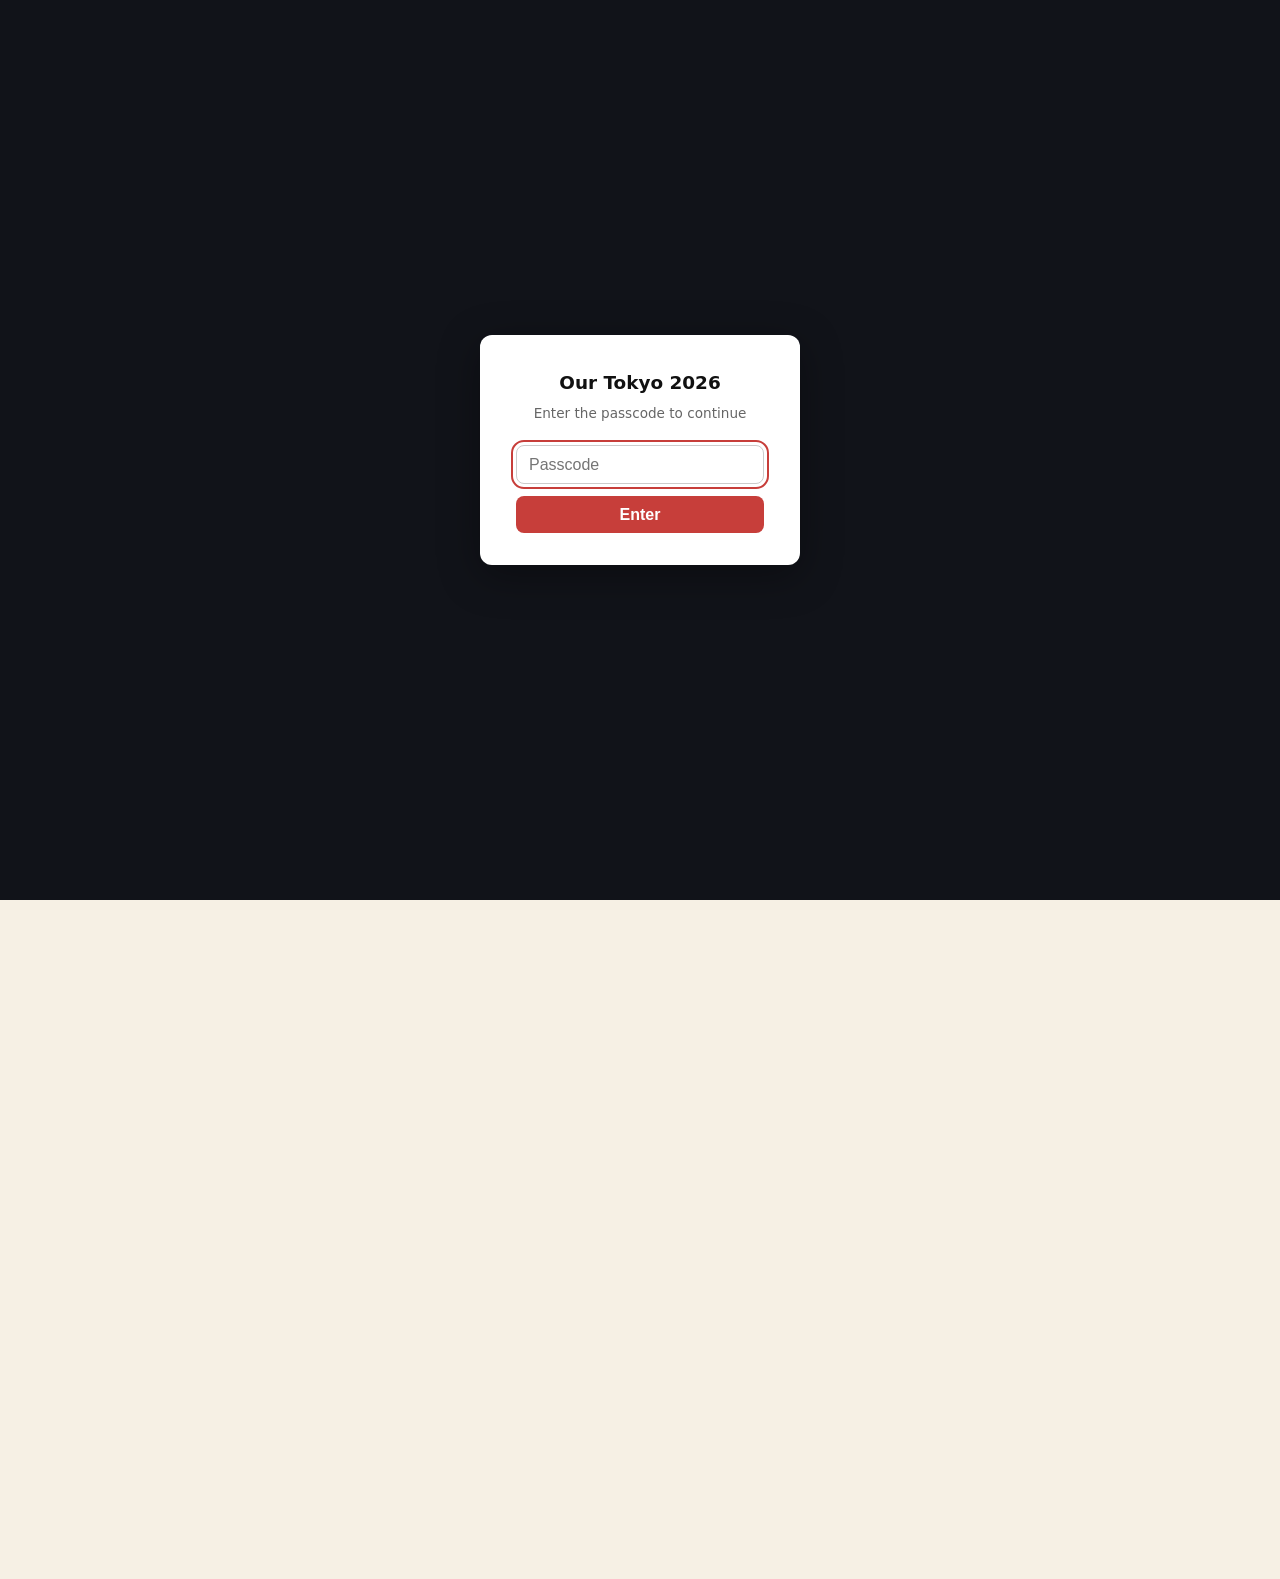
==== commit 92110ba1: "Add client-side passcode gate to deter casual browsing Static overlay script hides page content behi" ====
--- a/index.html
+++ b/index.html
@@ -18,6 +18,7 @@
   <link rel="stylesheet" href="css/style.css">
 </head>
 <body class="page-home">
+  <script src="js/passgate.js"></script>
   <a class="skip-link" href="#main">Skip to content</a>
 <header class="nav">
   <div class="nav__inner">
@@ -59,7 +60,7 @@
         </div>
       </div>
       <div class="hero__media reveal">
-        <div class="ph ph--3x2"><span class="ph__label">Shibuya Sky at dusk, looking over the Scramble — replace with our photo</span></div>
+        <div class="ph ph--3x2" id="photo-home-hero"><span class="ph__label">Shibuya Sky at dusk, looking over the Scramble — replace with our photo</span></div>
         <span class="hanko"><svg class="hanko-svg" viewBox="0 0 40 40" width="52" height="52" role="img" aria-label="Tokyo — home">
   <circle cx="20" cy="20" r="18.5" fill="#C73E3A"/>
   <circle cx="20" cy="20" r="18.5" fill="none" stroke="#A6302C" stroke-width="1"/>
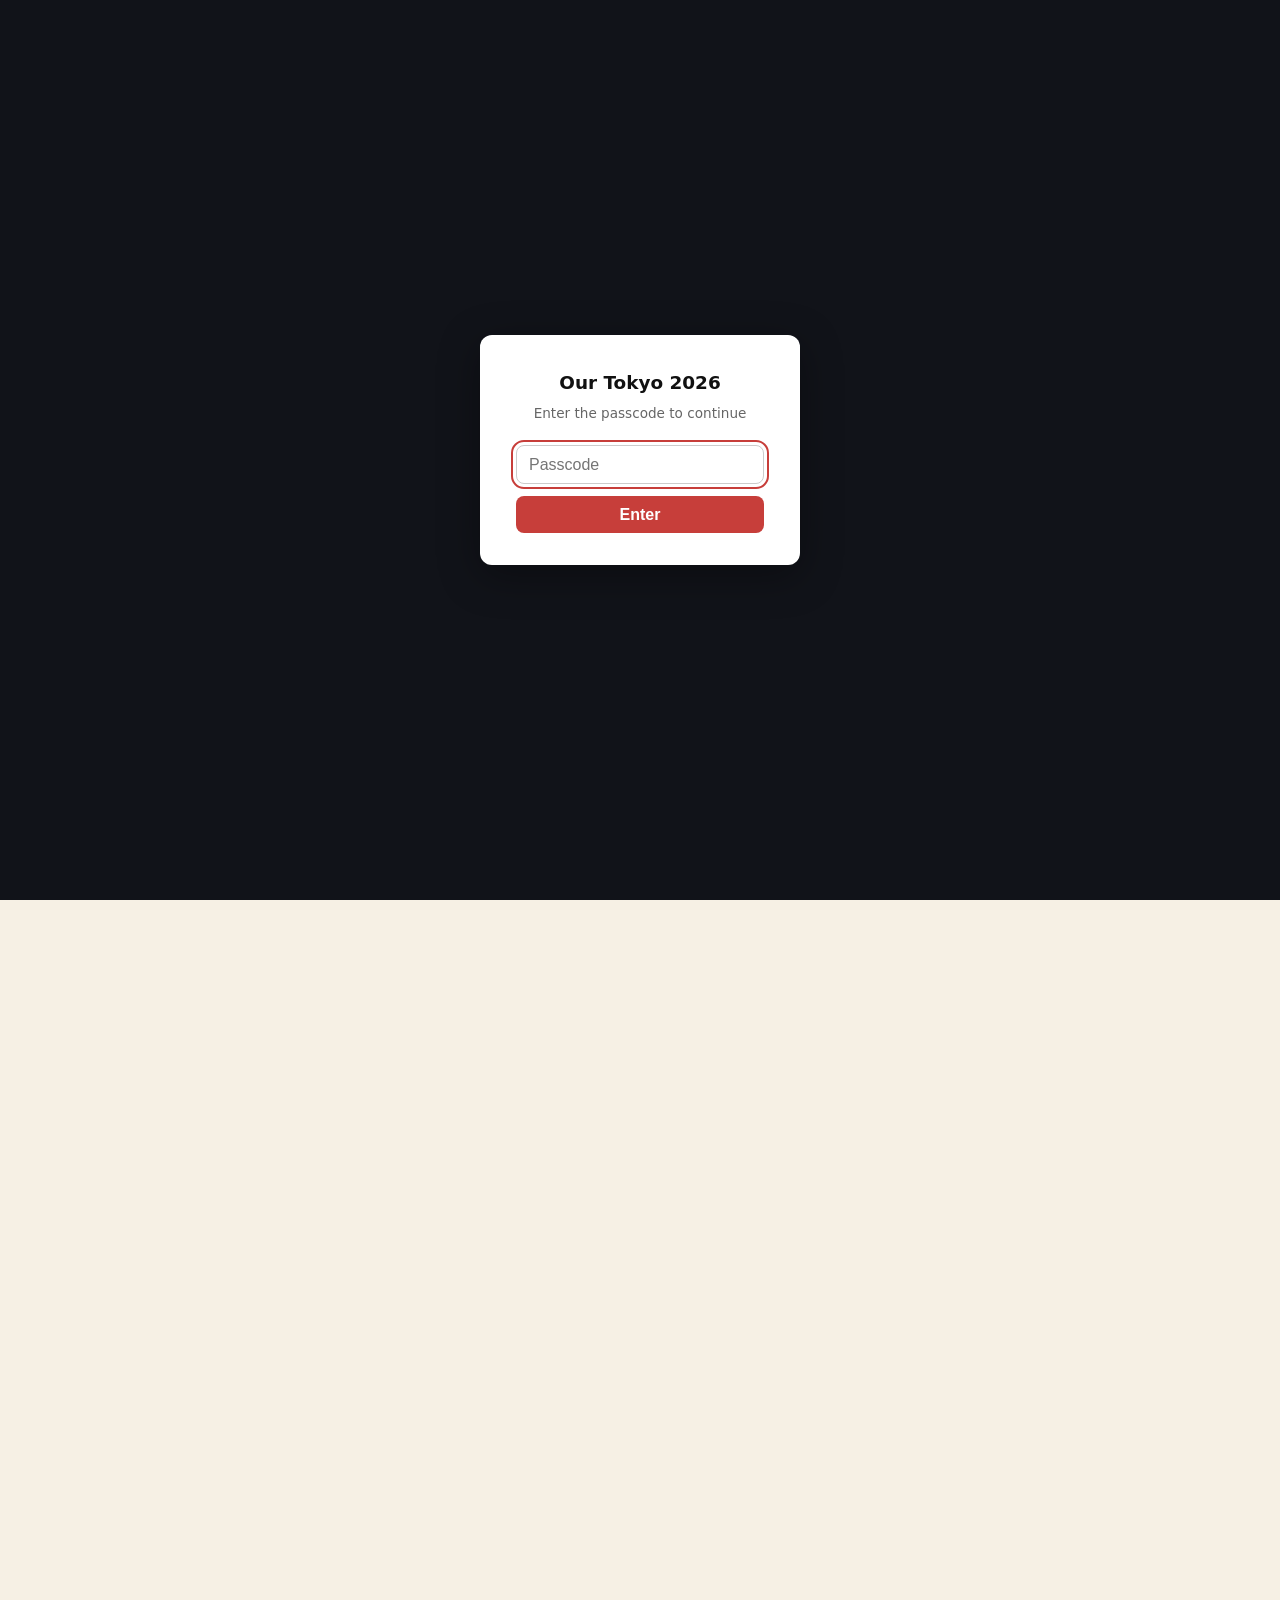
==== commit e2c29542: "Rename site title to "Five Year Anniversary - Tokyo" Updated the shared header nav (all 7 pages) and" ====
--- a/index.html
+++ b/index.html
@@ -29,7 +29,7 @@
   <text x="20" y="18.4" text-anchor="middle" fill="#F7F5F0" font-family="var(--font-display)" font-size="14.5" font-weight="700">東</text>
   <text x="20" y="34.2" text-anchor="middle" fill="#F7F5F0" font-family="var(--font-display)" font-size="14.5" font-weight="700">京</text>
 </svg></span>
-      <span>Our Tokyo<small>April 2026</small></span>
+      <span>Five Year Anniversary - Tokyo<small>April 2026</small></span>
     </a>
     <span class="nav__spacer"></span>
     <button class="nav__toggle" type="button" aria-label="Menu" aria-expanded="false" aria-controls="nav-links">
@@ -52,7 +52,7 @@
     <div class="hero__grid">
       <div class="hero__text reveal">
         <p class="hero__kicker">10 days · cherry blossom season</p>
-        <h1><span class="jp">私たちの東京</span>Our Tokyo</h1>
+        <h1><span class="jp">私たちの東京</span>Five Year Anniversary - Tokyo</h1>
         <p class="hero__lede">Zach and Sarah, ten days in Tokyo at the very peak of sakura — home base in Shibuya, one slow night in a Hakone onsen, and a lot of conveyor-belt sushi. This is the trip we tell people about, plus everything we'd hand you before you booked your own.</p>
         <div class="hero__cta">
           <a class="btn" href="timeline.html">Start the story →</a>
@@ -60,7 +60,7 @@
         </div>
       </div>
       <div class="hero__media reveal">
-        <div class="ph ph--3x2" id="photo-home-hero"><span class="ph__label">Shibuya Sky at dusk, looking over the Scramble — replace with our photo</span></div>
+        <img class="photo photo--3x2" id="photo-home-hero" src="img/home/photo-home-hero.jpg" alt="Zach and Sarah smiling in front of the Hakone mountains">
         <span class="hanko"><svg class="hanko-svg" viewBox="0 0 40 40" width="52" height="52" role="img" aria-label="Tokyo — home">
   <circle cx="20" cy="20" r="18.5" fill="#C73E3A"/>
   <circle cx="20" cy="20" r="18.5" fill="none" stroke="#A6302C" stroke-width="1"/>
--- a/css/style.css
+++ b/css/style.css
@@ -712,3 +712,14 @@
 @media (max-width: 640px) {
   .card--wide .card__media .photo { border-right: 0; border-bottom: 1px solid color-mix(in srgb, var(--line) 70%, transparent); }
 }
+
+/* Two photos side by side inside a wide card's media column (e.g. tower + view-from-top) */
+.card__media--split { display: flex; height: 100%; }
+.card__media--split .photo { width: 50%; height: 100%; border-radius: 0; box-shadow: none; }
+.card__media--split .photo:first-child { border-right: 1px solid color-mix(in srgb, var(--line) 70%, transparent); }
+.card__media--split .photo:last-child { border-right: 0; }
+@media (max-width: 640px) {
+  .card__media--split { flex-direction: column; }
+  .card__media--split .photo { width: 100%; height: 220px; }
+  .card__media--split .photo:first-child { border-right: 0; border-bottom: 1px solid color-mix(in srgb, var(--line) 70%, transparent); }
+}
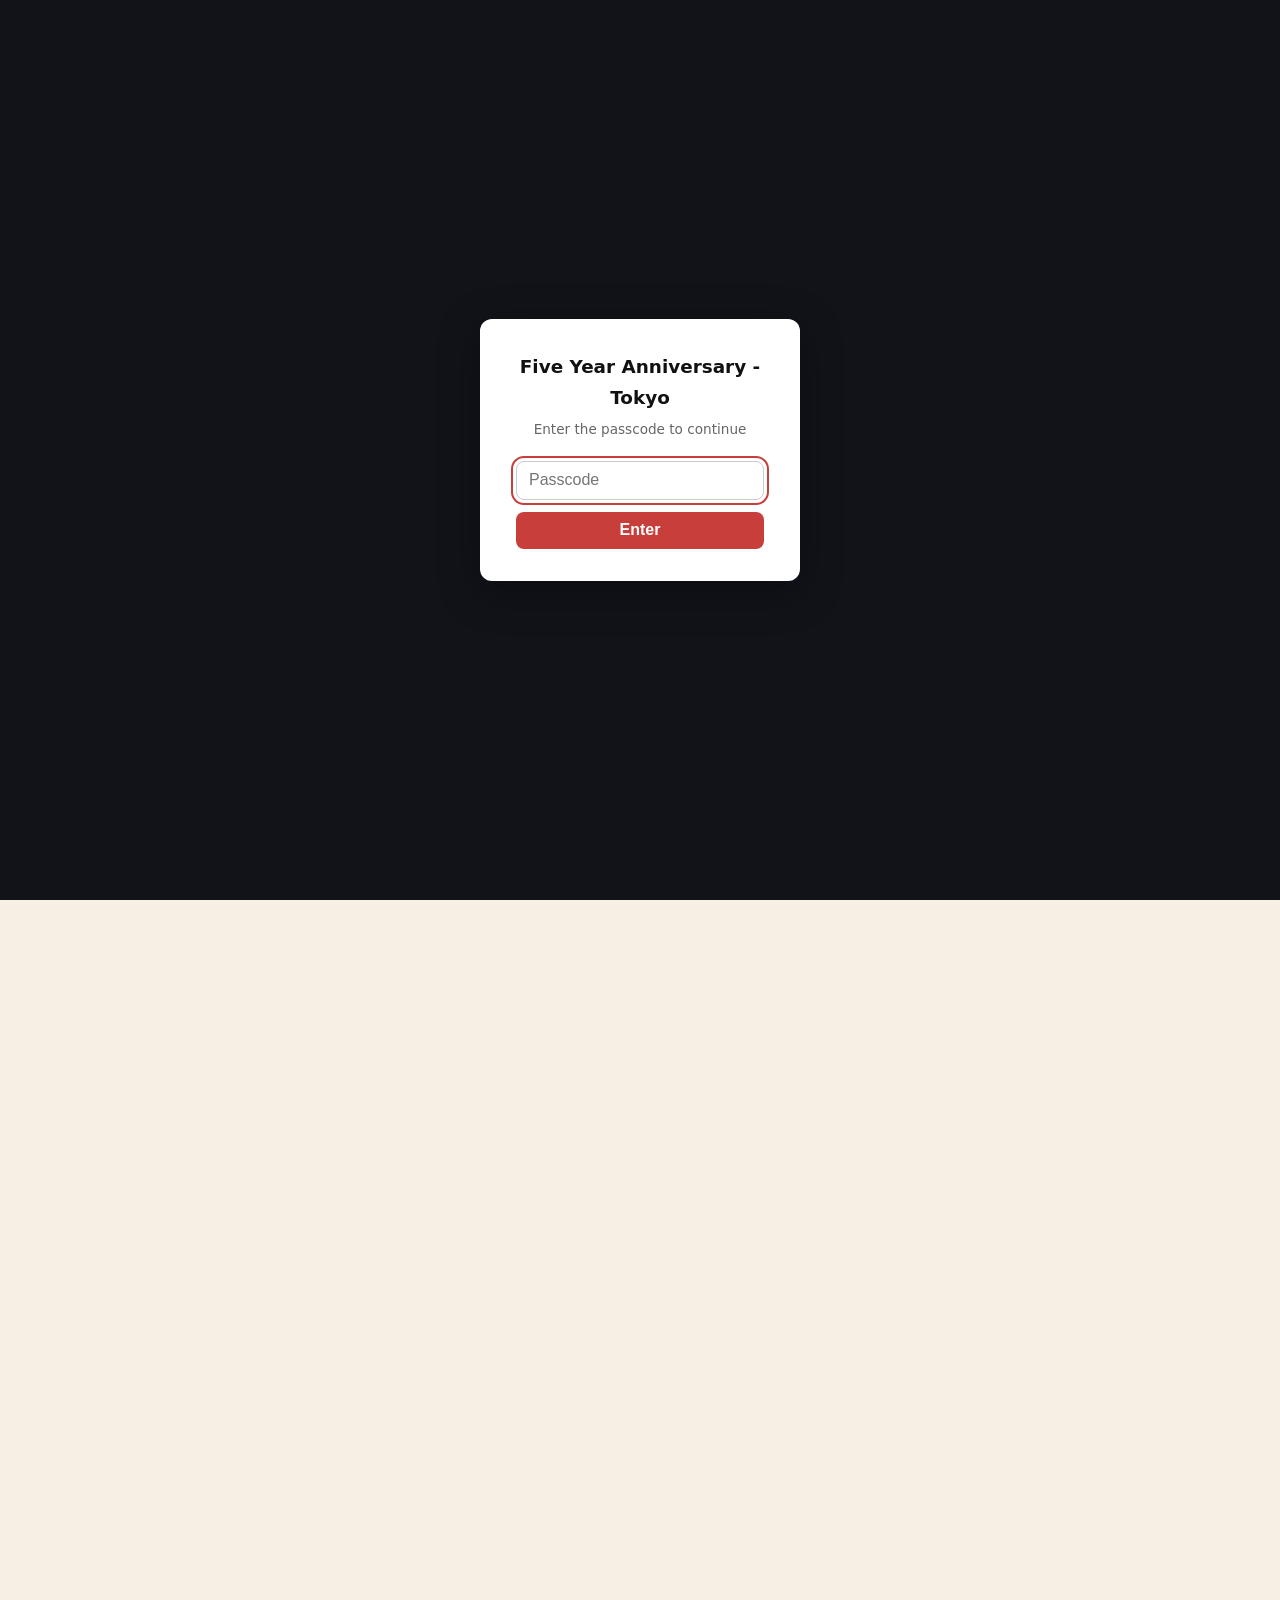
==== commit c6a4fd93: "Finish renaming site title to "Five Year Anniversary - Tokyo" Covers every remaining occurrence: <ti" ====
--- a/index.html
+++ b/index.html
@@ -3,10 +3,10 @@
 <head>
   <meta charset="utf-8">
   <meta name="viewport" content="width=device-width, initial-scale=1">
-  <title>Our Tokyo · April 2026</title>
+  <title>Five Year Anniversary - Tokyo · April 2026</title>
   <meta name="description" content="Zach and Sarah's ten days in Tokyo during cherry blossom season — a trip story plus honest recommendations for planning your own Japan trip.">
   <meta property="og:type" content="website">
-  <meta property="og:title" content="Our Tokyo · April 2026">
+  <meta property="og:title" content="Five Year Anniversary - Tokyo · April 2026">
   <meta property="og:description" content="Zach and Sarah's ten days in Tokyo during cherry blossom season — a trip story plus honest recommendations for planning your own Japan trip.">
   <meta property="og:url" content="index.html">
   <meta property="og:image" content="img/ui/og.png">
@@ -136,7 +136,7 @@
   <circle cx="20" cy="20" r="18.5" fill="none" stroke="#A6302C" stroke-width="1"/>
   <text x="20" y="18.4" text-anchor="middle" fill="#F7F5F0" font-family="var(--font-display)" font-size="14.5" font-weight="700">東</text>
   <text x="20" y="34.2" text-anchor="middle" fill="#F7F5F0" font-family="var(--font-display)" font-size="14.5" font-weight="700">京</text>
-</svg></span> Our Tokyo</span>
+</svg></span> Five Year Anniversary - Tokyo</span>
     <p class="foot__note">Built from our trip, March&nbsp;31&nbsp;&ndash;&nbsp;April&nbsp;9, 2026. Prices and logistics current as of then.</p>
     <span class="foot__stamp">東京 · 2026</span>
   </div>
--- a/css/style.css
+++ b/css/style.css
@@ -1,5 +1,5 @@
 /* =========================================================================
-   Our Tokyo — April 2026
+   Five Year Anniversary - Tokyo — April 2026
    One stylesheet, one JS file. Each page sets a single --accent at <body>.
    Everything else is shared for cohesion.
    ========================================================================= */
